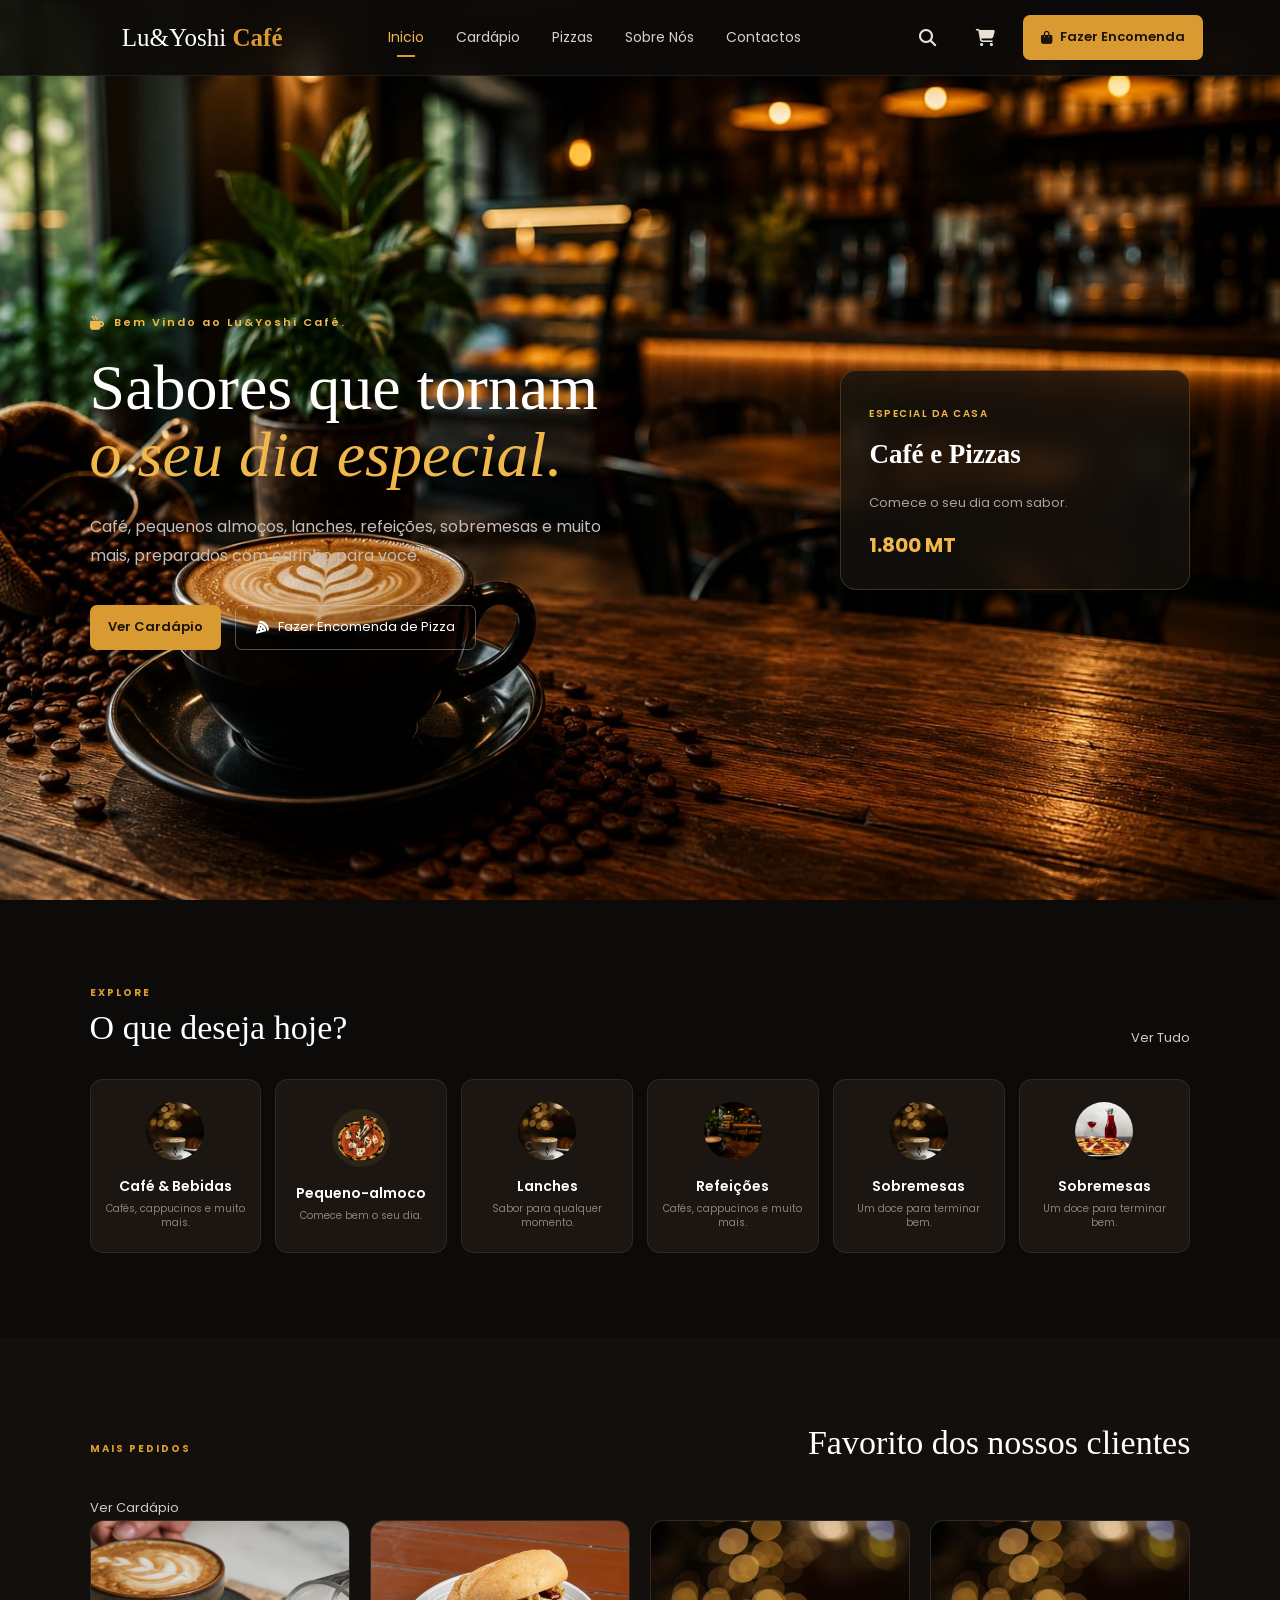
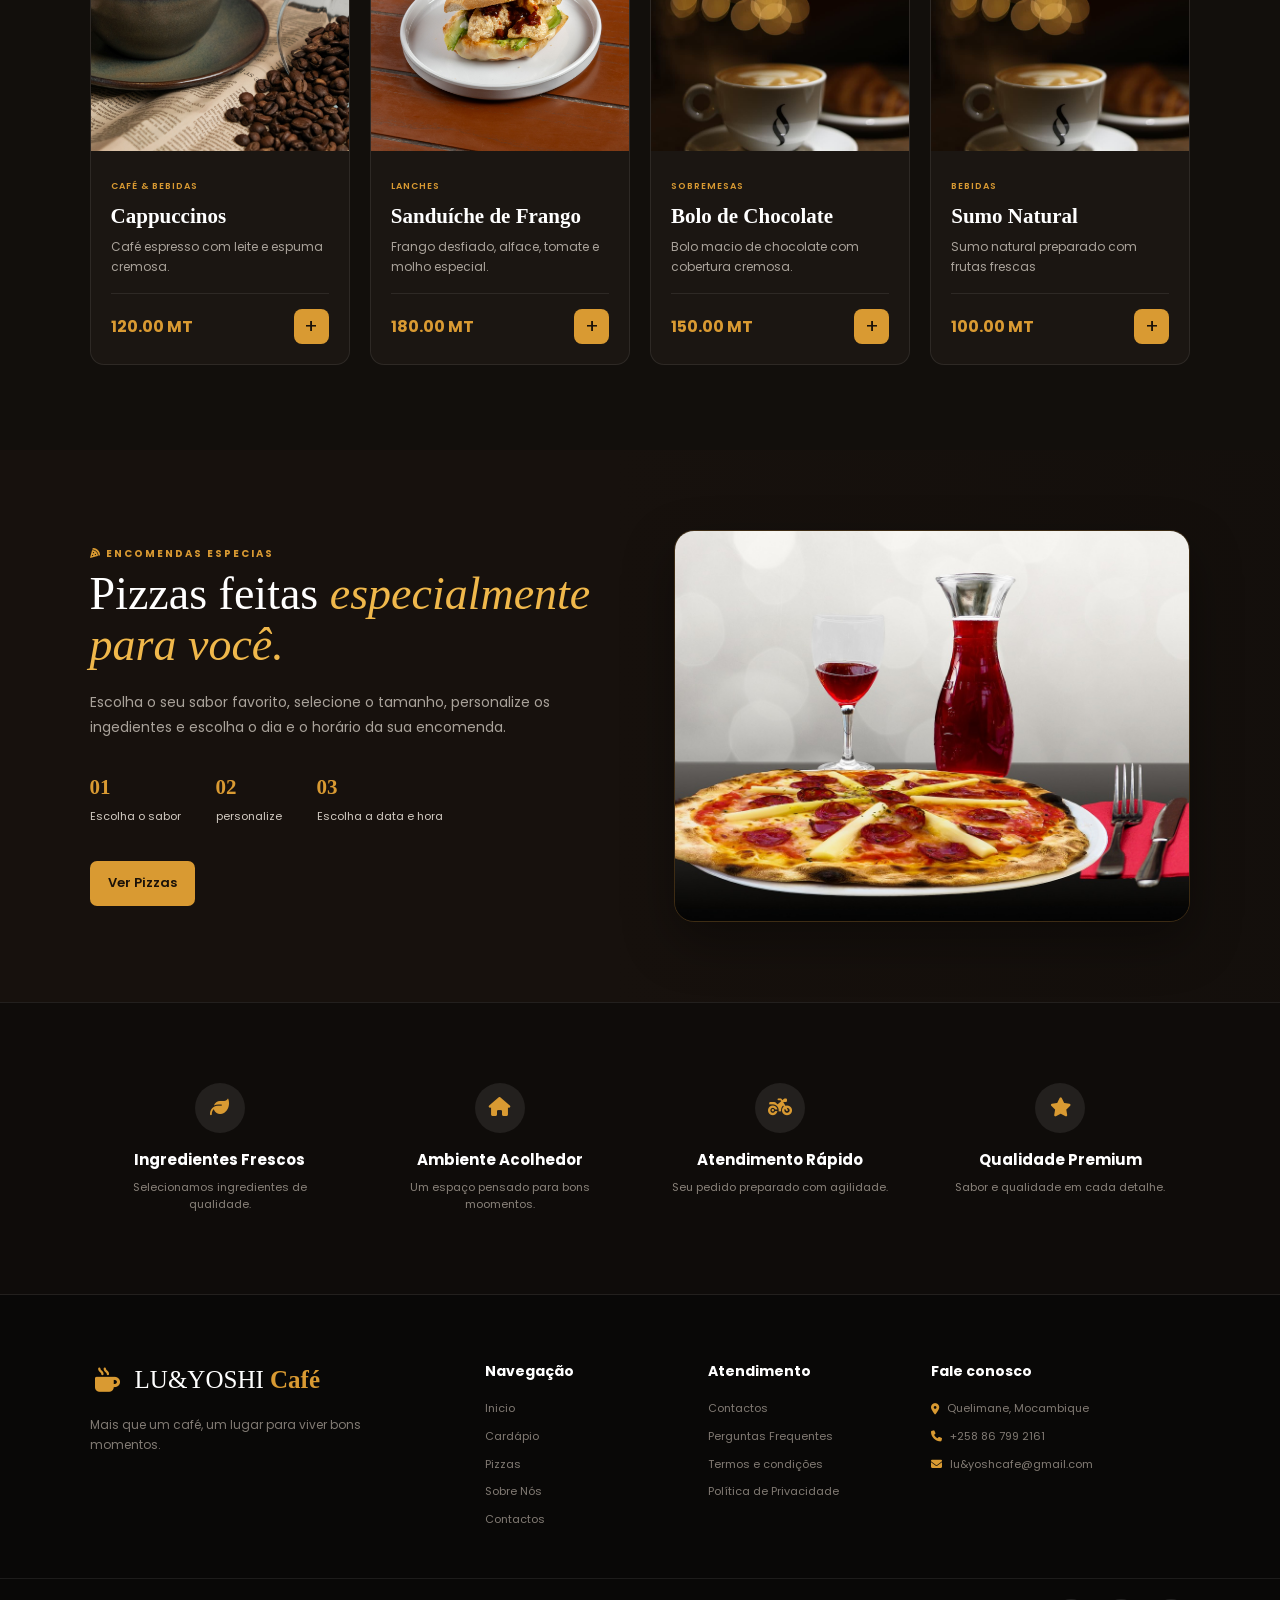
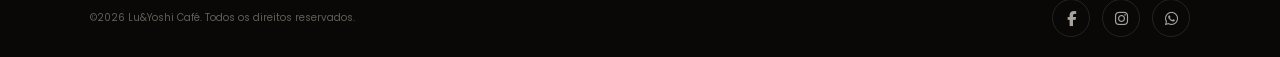
==== index.html @ dadb07b1 "Add files via upload 1 publicação" ====
<!DOCTYPE html>
<html lang="pt">

<head>
    <meta charset="UTF-8">
    <meta name="viewport" content="width=device-width, initial-scale=1.0">
    <title>Lu&Yoshi</title>

    <link rel="stylesheet" href="CSS/style.css">
    <link rel="stylesheet" href="https://cdnjs.cloudflare.com/ajax/libs/font-awesome/6.7.2/css/all.min.css">
    <link rel="preconnect" href="https://fonts.googleapis.com">

    <link rel="preconnect" href="https://fonts.gstatic.com" crossorigin>

    <link href="https://fonts.googleapis.com/css2?family=Poppins:wght@300;400;500;600;700&display=swap"
        rel="stylesheet">

</head>

<body>


    <!--Cabeçalho-->

    <header class="cabecalho" id="cabecalho">
        <!--Logo-->


        <a href="index.html" class="logo">

            <span class="logo-icone"></span>
            <span class="logo-texto">Lu&Yoshi <strong>Café</strong>
            </span>
        </a>

        <!--Menu-->

        <nav class="menu-principal" id="menuPrincipal">

            <a href="index.html" class="ativo">
                Inicio
            </a>
            <a href="cardapio.html">
                Cardápio
            </a>
            <a href="pizzas.html">
                Pizzas
            </a>
            <a href="sobreNos.html">
                Sobre Nós
            </a>
            <a href="contactos.html">
                Contactos
            </a>

        </nav>

        <!--Ações-->

        <div class="acoes" id="acoesHeader">

            <!--Pesquisa-->
            <button type="button" class="botao-icone" id="abrirPesquisa" aria-label="Pesquisar"> <i
                    class="fa-solid fa-magnifying-glass"></i></button>

            <!--Carrinho-->
            <button type="button" class="botao-icone" id="abrirCarrinho" aria-label="Abrir carrinho"> <i
                    class="fa-solid fa-cart-shopping"></i> <span class="contador-carrinho" id="contadorCarrinho">
                    0
                </span></button>

            <a href="cardapio.html" class="botao-encomenda">
                <i class="fa-solid fa-bag-shopping"></i>
                Fazer Encomenda
            </a>

        </div>

    </header>


    <!--Conteudo Principal-->

    <main id="conteudoPrincipal">

        <!--Hero-->

        <section class="hero" id="inicio">

            <div class="hero-conteudo">

                <span class="hero-etiqueta">
                    <i class="fa-solid fa-mug-hot"></i>Bem Vindo ao Lu&Yoshi Café.
                </span>

                <h1>
                    Sabores que tornam <span>o seu dia especial.</span>
                </h1>

                <p>
                    Café, pequenos almoços, lanches, refeições, sobremesas e muito mais, preparados com carinho para
                    você.
                </p>

                <div class="hero-botoes">

                    <a href="cardapio.html" class="botao-principal"> Ver Cardápio</a>

                    <a href="pizzas.html" class="botao-secundario"><i class="fa-solid fa-pizza-slice">

                        </i>Fazer
                        Encomenda de Pizza</a>
                </div>

            </div>

            <!--Informacoes do visual-->

            <div class="hero-destaque">

                <div class="hero-cartao">

                    <span class="hero-cartao-etiqueta">

                        ESPECIAL DA CASA

                    </span>

                    <h2>

                        Café e Pizzas

                    </h2>

                    <p>

                        Comece o seu dia com sabor.

                    </p>

                    <strong>

                        1.800 MT

                    </strong>

                </div>

            </div>

        </section>

        <!--Categorias-->


        <section class="categorias" id="categorias">

            <div class="titulo-secao">

                <div>

                    <span class="subtitulo">
                        EXPLORE
                    </span>

                    <h2>
                        O que deseja hoje?
                    </h2>

                </div>

                <a href="cardapio.html" class="link-ver-tudo">Ver Tudo</a>

            </div>

            <div class="lista-categorias">

                <!--café-->

                <a href="cardapio.html?categoria=cafe" class="categorias-card">

                    <div class="categoria-imagem">

                        <img src="IMG/Cavena-cafe.jpeg" alt="Cafe">

                    </div>

                    <h3>

                        Café & Bebidas

                    </h3>

                    <p>
                        Cafés, cappucinos e muito mais.
                    </p>

                </a>

                <!--Pequeno Almoco-->

                <a href="cardapio.html?categoria=pequeno-almoco" class="categorias-card">

                    <div class="categoria-imagem">

                        <img src="IMG/icone.png" alt="Pequeno Almoco">

                    </div>

                    <h3>

                        Pequeno-almoco

                    </h3>

                    <p>
                        Comece bem o seu dia.
                    </p>

                </a>

                <!--Lanches-->

                <a href="cardapio.html?categoria=lanches" class="categorias-card">

                    <div class="categoria-imagem">

                        <img src="IMG/Cavena-cafe.jpeg" alt="Lanches">

                    </div>

                    <h3>

                        Lanches

                    </h3>

                    <p>
                        Sabor para qualquer momento.
                    </p>

                </a>

                <!--Refeicoes-->

                <a href="cardapio.html?categoria=refeicoes" class="categorias-card">

                    <div class="categoria-imagem">

                        <img src="IMG/Fundo-do-site.jpeg" alt="Refeicoes">

                    </div>

                    <h3>

                        Refeições

                    </h3>

                    <p>
                        Cafés, cappucinos e muito mais.
                    </p>

                </a>

                <!--Sobremesas-->

                <a href="cardapio.html?categoria=sobremesas" class="categorias-card">

                    <div class="categoria-imagem">

                        <img src="IMG/Cavena-cafe.jpeg" alt="Cafe">

                    </div>

                    <h3>

                        Sobremesas

                    </h3>

                    <p>
                        Um doce para terminar bem.
                    </p>

                </a>

                <!--Pizzas-->

                <a href="cardapio.html?categoria=pizzas" class="categorias-card">

                    <div class="categoria-imagem">

                        <img src="IMG/pizza2.jpg" alt="Pizzas">

                    </div>

                    <h3>

                        Sobremesas

                    </h3>

                    <p>
                        Um doce para terminar bem.
                    </p>

                </a>

            </div>

        </section>

        <!--Destaques-->


        <section class="destaque" id="destaques">

            <div class="titulo-secao">

                <span class="subtitulo">

                    MAIS PEDIDOS

                </span>

                <h2>

                    Favorito dos nossos clientes

                </h2>

            </div>

            <a href="cardapio.html" class="link-ver-tudo">

                Ver Cardápio

            </a>

            <div class="lista-destaques">

                <!--Produto 1-->

                <article class="produto-card">

                    <div class="produto-imagem">

                        <img src="IMG/Cappucinos.jpg" alt="Cappuccino">
                    </div>

                    <div class="produto-conteudo">

                        <span class="produto-categorias">

                            Café & Bebidas

                        </span>

                        <h3>Cappuccinos</h3>

                        <p>
                            Café espresso com leite e espuma cremosa.

                        </p>

                        <div class="produto-final">

                            <strong>

                                120.00 MT

                            </strong>

                            <button type="button" class="botao-adicionar" id="adicionarCappuccino"
                                data-produto="cappuccino" aria-label="Adicionar produto"> + </button>

                        </div>

                    </div>

                </article>


                <!--Produto 2-->

                <article class="produto-card">

                    <div class="produto-imagem">

                        <img src="IMG/Sande-frango.jpg" alt="Frango">
                    </div>

                    <div class="produto-conteudo">

                        <span class="produto-categorias">

                            Lanches

                        </span>

                        <h3>Sanduíche de Frango</h3>

                        <p>
                            Frango desfiado, alface, tomate e molho especial.

                        </p>

                        <div class="produto-final">

                            <strong>

                                180.00 MT

                            </strong>

                            <button type="button" class="botao-adicionar" id="adicionarSanduichefrango"
                                data-produto="sanduicheFrango" aria-label="Adicionar produto"> + </button>

                        </div>

                    </div>

                </article>


                <!--Produto 3-->

                <article class="produto-card">

                    <div class="produto-imagem">

                        <img src="IMG/Cavena-cafe.jpeg" alt="Cappuccino">
                    </div>

                    <div class="produto-conteudo">

                        <span class="produto-categorias">

                            Sobremesas

                        </span>

                        <h3>Bolo de Chocolate</h3>

                        <p>
                            Bolo macio de chocolate com cobertura cremosa.

                        </p>

                        <div class="produto-final">

                            <strong>

                                150.00 MT

                            </strong>

                            <button type="button" class="botao-adicionar" id="adicionarBolochocolate"
                                data-produto="boloChocolate" aria-label="Adicionar produto"> + </button>

                        </div>

                    </div>

                </article>


                <!--Produto 4-->

                <article class="produto-card">

                    <div class="produto-imagem">

                        <img src="IMG/Cavena-cafe.jpeg" alt="Cappuccino">
                    </div>

                    <div class="produto-conteudo">

                        <span class="produto-categorias">

                            Bebidas

                        </span>

                        <h3>Sumo Natural</h3>

                        <p>
                            Sumo natural preparado com frutas frescas

                        </p>

                        <div class="produto-final">

                            <strong>

                                100.00 MT

                            </strong>

                            <button type="button" class="botao-adicionar" id="adicionarSumonatural"
                                data-produto="sumoNatural" aria-label="Adicionar produto"> + </button>

                        </div>

                    </div>

                </article>

            </div>

        </section>


        <!--Pizzas por encomenda-->

        <section class="secao-pizzas" id="pizzas">

            <div class="pizza-conteudo">

                <span class="subtitulo">

                    <i class="fa-solid fa-pizza-slice"></i> ENCOMENDAS ESPECIAS

                </span>

                <h2>

                    Pizzas feitas <span>especialmente para você.</span>

                </h2>

                <p>

                    Escolha o seu sabor favorito, selecione o tamanho, personalize os ingedientes e escolha o dia e o
                    horário da sua encomenda.
                </p>

                <div class="pizzas-informacoes">

                    <div>

                        <strong>01</strong>

                        <span>Escolha o sabor</span>

                    </div>

                    <div>

                        <strong>02</strong>

                        <span>personalize</span>

                    </div>

                    <div>

                        <strong>03</strong>

                        <span>Escolha a data e hora</span>

                    </div>

                </div>

                <a href="pizzas.html" class="botao-principal">
                    Ver Pizzas

                </a>

            </div>

            <div class="pizza-imagem">

                <img src="IMG/pizza2.jpg" alt="Pizza do Café Lu&Yosh">

            </div>

        </section>


        <!--Diferenciais-->


        <section class="diferenciais" id="diferenciais">

            <div class="diferencial">

                <span>
                    <i class="fa-solid fa-leaf"></i>

                </span>

                <h3>

                    Ingredientes Frescos

                </h3>

                <p>

                    Selecionamos ingredientes de qualidade.

                </p>

            </div>

            <div class="diferencial">

                <span>
                    <i class="fa-solid fa-house"></i>

                </span>

                <h3>

                    Ambiente Acolhedor

                </h3>

                <p>

                    Um espaço pensado para bons moomentos.

                </p>

            </div>

            <div class="diferencial">

                <span>
                    <i class="fa-solid fa-motorcycle"></i>

                </span>

                <h3>

                    Atendimento Rápido

                </h3>

                <p>

                    Seu pedido preparado com agilidade.

                </p>

            </div>


            <div class="diferencial">

                <span>

                    <i class="fa-solid fa-star"></i>

                </span>

                <h3>

                    Qualidade Premium

                </h3>

                <p>

                    Sabor e qualidade em cada detalhe.

                </p>

            </div>

        </section>

    </main>


    <!--Rodapé-->


    <footer class="rodape" id="rodape">

        <div class="rodape-principal">

            <!--LOgo-->

            <div class="rodape-marca">

                <a href="index.html" class="logo">

                    <span class="logo-icone"><i class="fa-solid fa-mug-hot"></i></span>

                    <span class="logo-texto">LU&YOSHI <strong>Café</strong></span>
                </a>

                <p>
                    Mais que um café, um lugar para viver bons momentos.
                </p>

            </div>

            <div class="rodape-coluna">

                <h3>Navegação</h3>

                <a href="index.html">
                    Inicio
                </a>

                <a href="cardapio.html">
                    Cardápio
                </a>

                <a href="pizzas.html">
                    Pizzas
                </a>

                <a href="sobreNos.html">
                    Sobre Nós
                </a>

                <a href="contactos.html">
                    Contactos
                </a>

            </div>

            <div class="rodape-coluna">

                <h3>Atendimento</h3>

                <a href="index.html">

                    Contactos

                </a>

                <a href="cardapio.html">

                    Perguntas Frequentes

                </a>

                <a href="pizzas.html">

                    Termos e condições

                </a>



                <a href="contactos.html">

                    Política de Privacidade

                </a>

            </div>

            <!--Contactos-->

            <div class="rodape-coluna">

                <h3>Fale conosco</h3>

                <p><i class="fa-solid fa-location-dot"></i> Quelimane, Mocambique</p>

                <p><i class="fa-solid fa-phone"></i> +258 86 799 2161 </p>

                <p><i class="fa-solid fa-envelope"></i>lu&yoshcafe@gmail.com</p>

            </div>

        </div>

        <!--Rodapé Inferior-->

        <div class="rodape-final">

            <p>

                ©2026 Lu&Yoshi Café. Todos os direitos reservados.

            </p>

            <div class="redes-sociais">

                <a href="#" aria-label="Facebook">

                    <i class="fa-brands fa-facebook-f"></i>

                </a>

                <a href="#" aria-label="Instagram">

                    <i class="fa-brands fa-instagram"></i>

                </a>

                <a href="#" aria-label="WhatsApp">

                    <i class="fa-brands fa-whatsapp"></i>

                </a>

            </div>

        </div>

    </footer>

    <script src="JS/app.js"></script>
</body>

</html>
---- CSS/style.css ----
/* =========================================================
   LU&YOSHI CAFÉ
   STYLE.CSS
   ========================================================= */


/* =========================================================
   RESET
   ========================================================= */

* {
    margin: 0;
    padding: 0;
    box-sizing: border-box;
}

html {
    scroll-behavior: smooth;
}

body {
    font-family: "Poppins", Arial, sans-serif;
    background: #0d0b09;
    color: #ffffff;
    line-height: 1.6;
}

a {
    text-decoration: none;
    color: inherit;
}

button {
    font-family: inherit;
}

img {
    display: block;
    width: 100%;
}


/* =========================================================
   VARIÁVEIS
   ========================================================= */

:root {
    --fundo: #0d0b09;
    --fundo-secundario: #15110e;
    --fundo-card: #1b1612;

    --dourado: #d99a32;
    --dourado-claro: #f0b84b;

    --marrom: #6f431d;

    --creme: #f5ead8;
    --branco: #ffffff;

    --cinza: #a9a29a;
    --cinza-claro: #d2cbc2;

    --borda: rgba(225, 225, 225, 0.09);

    --sombra: 0 20px 50px rgba(0, 0, 0, 0.35);

    --transicao: 0.3s ease;
}


/* =========================================================
   CABEÇALHO
   ========================================================= */

.cabecalho {
    width: 100%;
    height: 76px;

    padding: 0 6%;

    display: flex;
    align-items: center;
    justify-content: space-between;

    position: fixed;
    top: 0;
    left: 0;

    z-index: 1000;

    background-color: rgba(13, 11, 9, 0.88);

    backdrop-filter: blur(15px);

    border-bottom: 1px solid var(--borda);
}


/* LOGO */

.logo {
    display: flex;
    align-items: center;

    gap: 10px;

    font-family: Georgia, serif;
    font-size: 25px;
    font-weight: 500;

    white-space: nowrap;
}

.logo-icone {
    width: 35px;
    height: 35px;

    display: flex;
    align-items: center;
    justify-content: center;
}

.logo-icone i {
    color: var(--dourado);
    font-size: 25px;
}

.logo-texto strong {
    color: var(--dourado);
    font-weight: 600;
}


/* MENU */

.menu-principal {
    display: flex;
    align-items: center;

    gap: 32px;
}

.menu-principal a {
    position: relative;

    color: #d8d1c8;

    font-size: 14px;

    transition: var(--transicao);
}

.menu-principal a:hover,
.menu-principal a.ativo {
    color: var(--dourado-claro);
}

.menu-principal a::after {
    content: "";

    position: absolute;

    width: 0;
    height: 2px;

    left: 50%;
    bottom: -8px;

    background-color: var(--dourado);

    transform: translateX(-50%);

    transition: var(--transicao);
}

.menu-principal a:hover::after,
.menu-principal a.ativo::after {
    width: 18px;
}


/* =========================================================
   AÇÕES DO CABEÇALHO
   ========================================================= */

.acoes {
    display: flex;
    align-items: center;

    gap: 18px;
}

.botao-icone,
.botao-carrinho {
    width: 40px;
    height: 40px;

    display: flex;
    align-items: center;
    justify-content: center;

    position: relative;

    border: none;
    background-color: transparent;

    color: #e8dfd5;

    cursor: pointer;

    transition: var(--transicao);
}

.botao-icone:hover,
.botao-carrinho:hover {
    color: var(--dourado-claro);

    transform: translateY(-2px);
}

.botao-icone i,
.botao-carrinho i {
    font-size: 17px;
}


/* CONTADOR */

.contador-carrinho {
    position: absolute;

    top: 0;
    right: 0;

    min-width: 17px;
    height: 17px;

    display: flex;
    align-items: center;
    justify-content: center;

    background: var(--dourado);

    color: #18110c;

    border-radius: 50%;

    font-size: 9px;
    font-weight: 700;
}


/* BOTÕES */

.botao-encomenda,
.botao-principal {
    display: inline-flex;
    align-items: center;
    justify-content: center;

    gap: 8px;

    padding: 12px 18px;

    background: var(--dourado);

    color: #1b1209;

    border-radius: 7px;

    font-size: 13px;
    font-weight: 600;

    transition: var(--transicao);
}

.botao-encomenda:hover,
.botao-principal:hover {
    background: var(--dourado-claro);

    transform: translateY(-2px);

    box-shadow: 0 8px 25px rgba(217, 154, 50, 0.2);
}


/* =========================================================
   HERO
   ========================================================= */

.hero {
    min-height: 100vh;

    padding: 150px 7% 90px;

    display: flex;
    align-items: center;
    justify-content: space-between;

    gap: 60px;

    position: relative;

    overflow: hidden;
    background-image: url("../IMG/Fundo-do-site.jpeg");

    background-size: cover;

    background-position: center;
}


/* EFEITO DE LUZ */

.hero::before {
    content: "";

    width: 450px;
    height: 450px;

    position: absolute;

    top: -200px;
    left: -180px;

    background: rgba(227, 154, 50, 0.07);

    border-radius: 50%;

    filter: blur(30px);

    pointer-events: none;
}


/* CONTEÚDO */

.hero-conteudo {
    width: 100%;
    max-width: 620px;

    position: relative;

    z-index: 2;
}


/* ETIQUETA */

.hero-etiqueta {
    display: inline-flex;
    align-items: center;

    gap: 8px;

    margin-bottom: 22px;

    color: var(--dourado-claro);

    font-size: 11px;
    font-weight: 600;

    letter-spacing: 2px;
}

.hero-etiqueta i {
    font-size: 14px;
}


/* TÍTULO */

.hero h1 {
    margin-bottom: 25px;

    font-family: Georgia, serif;

    font-size: clamp(45px, 5vw, 72px);

    line-height: 1.05;

    font-weight: 500;
}

.hero h1 span {
    display: block;

    color: var(--dourado-claro);

    font-style: italic;
}


/* TEXTO */

.hero p {
    max-width: 530px;

    margin-bottom: 34px;

    color: #c5beb6;

    font-size: 16px;

    line-height: 1.8;
}


/* BOTÕES */

.hero-botoes {
    display: flex;
    align-items: center;

    gap: 14px;
}

.botao-secundario {
    display: inline-flex;
    align-items: center;
    justify-content: center;

    gap: 9px;

    padding: 11px 20px;

    border: 1px solid rgba(225, 225, 225, 0.35);

    border-radius: 7px;

    color: #fff;

    font-size: 13px;

    transition: var(--transicao);
}

.botao-secundario:hover {
    background: rgba(225, 225, 225, 0.08);

    border-color: var(--dourado);

    color: var(--dourado-claro);

    transform: translateY(-2px);
}


/* =========================================================
   CARTÃO DO HERO
   ========================================================= */

.hero-destaque {
    width: 350px;

    position: relative;

    z-index: 2;
}

.hero-cartao {
    padding: 28px;

    background: rgba(23, 18, 14, 0.72);

    border: 1px solid rgba(217, 154, 50, 0.25);

    border-radius: 16px;

    backdrop-filter: blur(12px);

    box-shadow: var(--sombra);
}

.hero-cartao-etiqueta {
    color: var(--dourado-claro);

    font-size: 10px;
    font-weight: 600;

    letter-spacing: 1.5px;
}

.hero-cartao h2 {
    margin: 8px 0 15px;

    font-family: Georgia, serif;

    font-size: 27px;
}

.hero-cartao p {
    margin: 8px 0 15px;

    color: var(--cinza);

    font-size: 13px;
}

.hero-cartao strong {
    color: var(--dourado-claro);

    font-size: 20px;
}


/* =========================================================
   TÍTULOS DAS SEÇÕES
   ========================================================= */

.titulo-secao {
    display: flex;
    align-items: flex-end;
    justify-content: space-between;

    gap: 30px;

    margin-bottom: 30px;
}

.subtitulo {
    display: block;

    margin-bottom: 7px;

    color: var(--dourado);

    font-size: 10px;
    font-weight: 700;

    letter-spacing: 2px;
}

.titulo-secao h2 {
    font-family: Georgia, serif;

    font-size: 34px;

    font-weight: 500;

    line-height: 1.2;
}

.link-ver-tudo {
    color: var(--cinza-claro);

    font-size: 13px;

    transition: var(--transicao);
}

.link-ver-tudo:hover {
    color: var(--dourado-claro);
}


/* =========================================================
   CATEGORIAS
   ========================================================= */

.categorias {
    padding: 85px 7%;

    background: var(--fundo);
}

.lista-categorias {
    display: grid;

    grid-template-columns: repeat(6, 1fr);

    gap: 14px;
}

.categorias-card {
    min-height: 170px;

    padding: 22px 15px;

    display: flex;
    flex-direction: column;

    align-items: center;
    justify-content: center;

    text-align: center;

    background: var(--fundo-card);

    border: 1px solid var(--borda);

    border-radius: 13px;

    transition: var(--transicao);
}

.categorias-card:hover {
    transform: translateY(-6px);

    border-color: rgba(217, 154, 50, 0.25);

    background: #211a14;

    box-shadow: 0 12px 30px rgba(217, 154, 50, 0.15);
}


/* IMAGEM DA CATEGORIA */

.categoria-imagem {
    width: 58px;
    height: 58px;

    margin-bottom: 15px;

    display: flex;
    align-items: center;
    justify-content: center;

    overflow: hidden;

    border-radius: 50%;

    background: rgba(217, 154, 50, 0.1);

    color: var(--dourado);

    transition: var(--transicao);
}

.categoria-imagem img {
    width: 100%;
    height: 100%;

    object-fit: cover;
}

.categorias-card:hover .categoria-imagem {
    background: var(--dourado);

    color: #1b1209;

    transform: scale(1.08);
}

.categoria-imagem i {
    font-size: 22px;
}

.categorias-card h3 {
    margin-bottom: 5px;

    font-size: 14px;
    font-weight: 600;
}

.categorias-card p {
    color: #89827a;

    font-size: 10px;

    line-height: 1.4;
}


/* =========================================================
   DESTAQUES
   ========================================================= */

.destaque {
    padding: 85px 7%;

    background: #120f0c;
}

.lista-destaques {
    display: grid;

    grid-template-columns: repeat(4, 1fr);

    gap: 20px;
}

.produto-card {
    overflow: hidden;

    background: var(--fundo-card);

    border: 1px solid var(--borda);

    border-radius: 14px;

    transition: var(--transicao);
}

.produto-card:hover {
    transform: translateY(-6px);

    border-color: rgba(217, 154, 50, 0.4);

    box-shadow: var(--sombra);
}


/* IMAGEM */

.produto-imagem {
    width: 100%;
    height: 230px;

    overflow: hidden;
}

.produto-imagem img {
    width: 100%;
    height: 100%;

    object-fit: cover;

    transition: 0.5s ease;
}

.produto-card:hover .produto-imagem img {
    transform: scale(1.06);
}


/* CONTEÚDO */

.produto-conteudo {
    padding: 20px;
}

.produto-categorias {
    color: var(--dourado);

    font-size: 9px;
    font-weight: 600;

    text-transform: uppercase;

    letter-spacing: 1px;
}

.produto-conteudo h3 {
    margin: 7px 0;

    font-family: Georgia, serif;

    font-size: 21px;

    line-height: 1.3;
}

.produto-conteudo p {
    color: var(--cinza);

    font-size: 12px;

    line-height: 1.6;
}


/* FINAL DO PRODUTO */

.produto-final {
    margin-top: 17px;

    padding-top: 15px;

    display: flex;
    align-items: center;
    justify-content: space-between;

    border-top: 1px solid var(--borda);
}

.produto-final strong {
    color: var(--dourado);

    font-size: 16px;
}


/* BOTÃO ADICIONAR */

.botao-adicionar {
    width: 35px;
    height: 35px;

    display: flex;
    align-items: center;
    justify-content: center;

    border: none;

    border-radius: 8px;

    background: var(--dourado);

    color: #1b1209;

    font-size: 20px;

    cursor: pointer;

    transition: var(--transicao);
}

.botao-adicionar:hover {
    background: var(--dourado-claro);

    transform: scale(1.08);
}


/* =========================================================
   PIZZAS
   ========================================================= */

.secao-pizzas {
    min-height: 500px;

    padding: 80px 7%;

    display: flex;
    align-items: center;

    gap: 70px;

    background:
        linear-gradient(90deg,
            #17110d 0%,
            #17110d 48%,
            rgba(23, 17, 13, 0.65) 100%);
}

.pizza-conteudo {
    flex: 1;

    max-width: 600px;
}

.pizza-conteudo h2 {
    margin-bottom: 20px;

    font-family: Georgia, serif;

    font-size: 46px;

    line-height: 1.1;

    font-weight: 500;
}

.pizza-conteudo h2 span {
    color: var(--dourado-claro);

    font-style: italic;
}

.pizza-conteudo>p {
    max-width: 550px;

    margin-bottom: 30px;

    color: var(--cinza);

    font-size: 14px;

    line-height: 1.8;
}


/* INFORMAÇÕES */

.pizzas-informacoes {
    display: flex;

    gap: 35px;

    margin-bottom: 35px;
}

.pizzas-informacoes div {
    display: flex;
    flex-direction: column;

    gap: 4px;
}

.pizzas-informacoes strong {
    color: var(--dourado);

    font-family: Georgia, serif;

    font-size: 21px;
}

.pizzas-informacoes span {
    color: var(--cinza-claro);

    font-size: 11px;
}


/* IMAGEM */

.pizza-imagem {
    flex: 1;

    max-width: 550px;

    overflow: hidden;

    border-radius: 20px;

    border: 1px solid rgba(217, 154, 50, 0.2);

    box-shadow: var(--sombra);
}

.pizza-imagem img {
    height: 390px;

    object-fit: cover;

    transition: 0.5s ease;
}

.pizza-imagem img:hover {
    transform: scale(1.04);
}


/* =========================================================
   DIFERENCIAIS
   ========================================================= */

.diferenciais {
    padding: 60px 7%;

    display: grid;

    grid-template-columns: repeat(4, 1fr);

    gap: 20px;

    background: #0f0c0a;

    border-top: 1px solid var(--borda);

    border-bottom: 1px solid var(--borda);
}

.diferencial {
    padding: 20px;

    text-align: center;
}

.diferencial>span {
    width: 50px;
    height: 50px;

    margin: 0 auto 15px;

    display: flex;
    align-items: center;
    justify-content: center;

    border-radius: 50%;

    background: rgba(225, 225, 225, 0.09);

    color: var(--dourado);
}

.diferencial>span i {
    font-size: 19px;
}

.diferencial h3 {
    margin-bottom: 7px;

    font-size: 15px;
}

.diferencial p {
    color: #89827a;

    font-size: 11px;
}


/* =========================================================
   RODAPÉ
   ========================================================= */

.rodape {
    background: #090807;
}

.rodape-principal {
    padding: 65px 7% 50px;

    display: grid;

    grid-template-columns: 2fr 1fr 1fr 1.5fr;

    gap: 50px;

    border-bottom: 1px solid var(--borda);
}

.rodape-marca .logo {
    margin-bottom: 15px;
}

.rodape-marca>p {
    max-width: 280px;

    color: #817a73;

    font-size: 12px;

    line-height: 1.7;
}

.rodape-coluna {
    display: flex;
    flex-direction: column;

    gap: 10px;
}

.rodape-coluna h3 {
    margin-bottom: 8px;

    color: #fff;

    font-size: 14px;
}

.rodape-coluna a,
.rodape-coluna p {
    color: #817a73;

    font-size: 11px;

    transition: var(--transicao);
}

.rodape-coluna a:hover {
    color: var(--dourado);
}

.rodape-coluna p {
    display: flex;
    align-items: center;

    gap: 8px;
}

.rodape-coluna p i {
    color: var(--dourado);
}


/* RODAPÉ INFERIOR */

.rodape-final {
    padding: 20px 7%;

    display: flex;
    align-items: center;
    justify-content: space-between;

    gap: 20px;
}

.rodape-final p {
    color: #625d57;

    font-size: 10px;
}


/* REDES SOCIAIS */

.redes-sociais {
    display: flex;
    align-items: center;

    gap: 12px;
}

.redes-sociais a {
    width: 38px;
    height: 38px;

    display: flex;
    align-items: center;
    justify-content: center;

    border: 1px solid rgba(225, 225, 225, 0.12);

    border-radius: 50%;

    color: #a9a29a;

    font-size: 15px;

    transition: 0.3s ease;
}

.redes-sociais a:hover {
    color: white;

    background: #d99a32;

    border-color: #d99a32;

    transform: translateY(-3px);
}


/* =========================================================
   RESPONSIVIDADE
   ========================================================= */

@media (max-width: 1100px) {

    .cabecalho {
        padding: 0 4%;
    }

    .menu-principal {
        gap: 20px;
    }

    .acoes {
        gap: 10px;
    }

    .hero {
        padding-left: 5%;
        padding-right: 5%;

        gap: 35px;
    }

    .hero-conteudo {
        max-width: 560px;
    }

    .hero-destaque {
        width: 310px;
    }

    .lista-categorias {
        grid-template-columns: repeat(3, 1fr);
    }

    .lista-destaques {
        grid-template-columns: repeat(2, 1fr);
    }

    .secao-pizzas {
        padding-left: 5%;
        padding-right: 5%;
    }

    .diferenciais {
        grid-template-columns: repeat(2, 1fr);
    }

    .rodape-principal {
        grid-template-columns: 1.5fr 1fr 1fr;
    }
}


/* TABLET */

@media (max-width: 820px) {

    .cabecalho {
        height: auto;

        min-height: 70px;

        padding: 14px 5%;

        flex-wrap: wrap;

        gap: 12px;
    }

    .menu-principal {
        order: 3;

        width: 100%;

        justify-content: center;

        flex-wrap: wrap;

        gap: 14px 22px;

        padding-top: 6px;
    }

    .acoes {
        margin-left: auto;
    }

    .botao-encomenda {
        display: none;
    }

    .hero {
        min-height: auto;

        padding-top: 170px;
        padding-bottom: 80px;

        flex-direction: column;

        align-items: stretch;
    }

    .hero-conteudo {
        width: 100%;

        max-width: 700px;
    }

    .hero-destaque {
        width: 100%;

        max-width: 420px;

        margin: 0 auto;
    }

    .secao-pizzas {
        flex-direction: column;

        align-items: stretch;

        gap: 40px;
    }

    .pizza-conteudo {
        max-width: none;
    }

    .pizza-imagem {
        max-width: none;

        width: 100%;
    }

    .rodape-principal {
        grid-template-columns: repeat(2, 1fr);

        gap: 35px;
    }
}


/* CELULAR */

@media (max-width: 600px) {

    .cabecalho {
        padding: 12px 4%;
    }

    .logo {
        font-size: 21px;
    }

    .logo-icone i {
        font-size: 21px;
    }

    .menu-principal {
        gap: 10px 16px;
    }

    .menu-principal a {
        font-size: 12px;
    }

    .acoes {
        gap: 5px;
    }

    .botao-icone,
    .botao-carrinho {
        width: 34px;
        height: 34px;
    }

    .hero {
        padding: 165px 6% 65px;
    }

    .hero-etiqueta {
        font-size: 9px;
    }

    .hero h1 {
        margin-bottom: 20px;

        font-size: clamp(37px, 12vw, 52px);
    }

    .hero p {
        font-size: 14px;

        line-height: 1.7;
    }

    .hero-botoes {
        flex-direction: column;

        align-items: stretch;
    }

    .botao-principal,
    .botao-secundario {
        width: 100%;
    }

    .titulo-secao {
        align-items: flex-start;

        flex-direction: column;

        gap: 12px;
    }

    .titulo-secao h2 {
        font-size: 28px;
    }

    .categorias,
    .destaque {
        padding: 65px 6%;
    }

    .lista-categorias {
        grid-template-columns: repeat(2, 1fr);

        gap: 12px;
    }

    .categorias-card {
        min-height: 155px;

        padding: 18px 10px;
    }

    .categoria-imagem {
        width: 52px;
        height: 52px;
    }

    .lista-destaques {
        grid-template-columns: 1fr;
    }

    .produto-imagem {
        height: 250px;
    }

    .produto-conteudo {
        padding: 18px;
    }

    .secao-pizzas {
        padding: 65px 6%;
    }

    .pizza-conteudo h2 {
        font-size: 36px;
    }

    .pizzas-informacoes {
        gap: 22px;

        flex-wrap: wrap;
    }

    .pizza-imagem img {
        height: 280px;
    }

    .diferenciais {
        padding: 45px 6%;

        grid-template-columns: 1fr;
    }

    .rodape-principal {
        padding: 50px 6% 40px;

        grid-template-columns: 1fr;

        gap: 30px;
    }

    .rodape-final {
        padding: 18px 6%;

        flex-direction: column;

        text-align: center;
    }
}


/* CELULARES PEQUENOS */

@media (max-width: 380px) {

    .menu-principal {
        gap: 8px 12px;
    }

    .menu-principal a {
        font-size: 11px;
    }

    .lista-categorias {
        grid-template-columns: 1fr;
    }

    .hero h1 {
        font-size: 36px;
    }
}
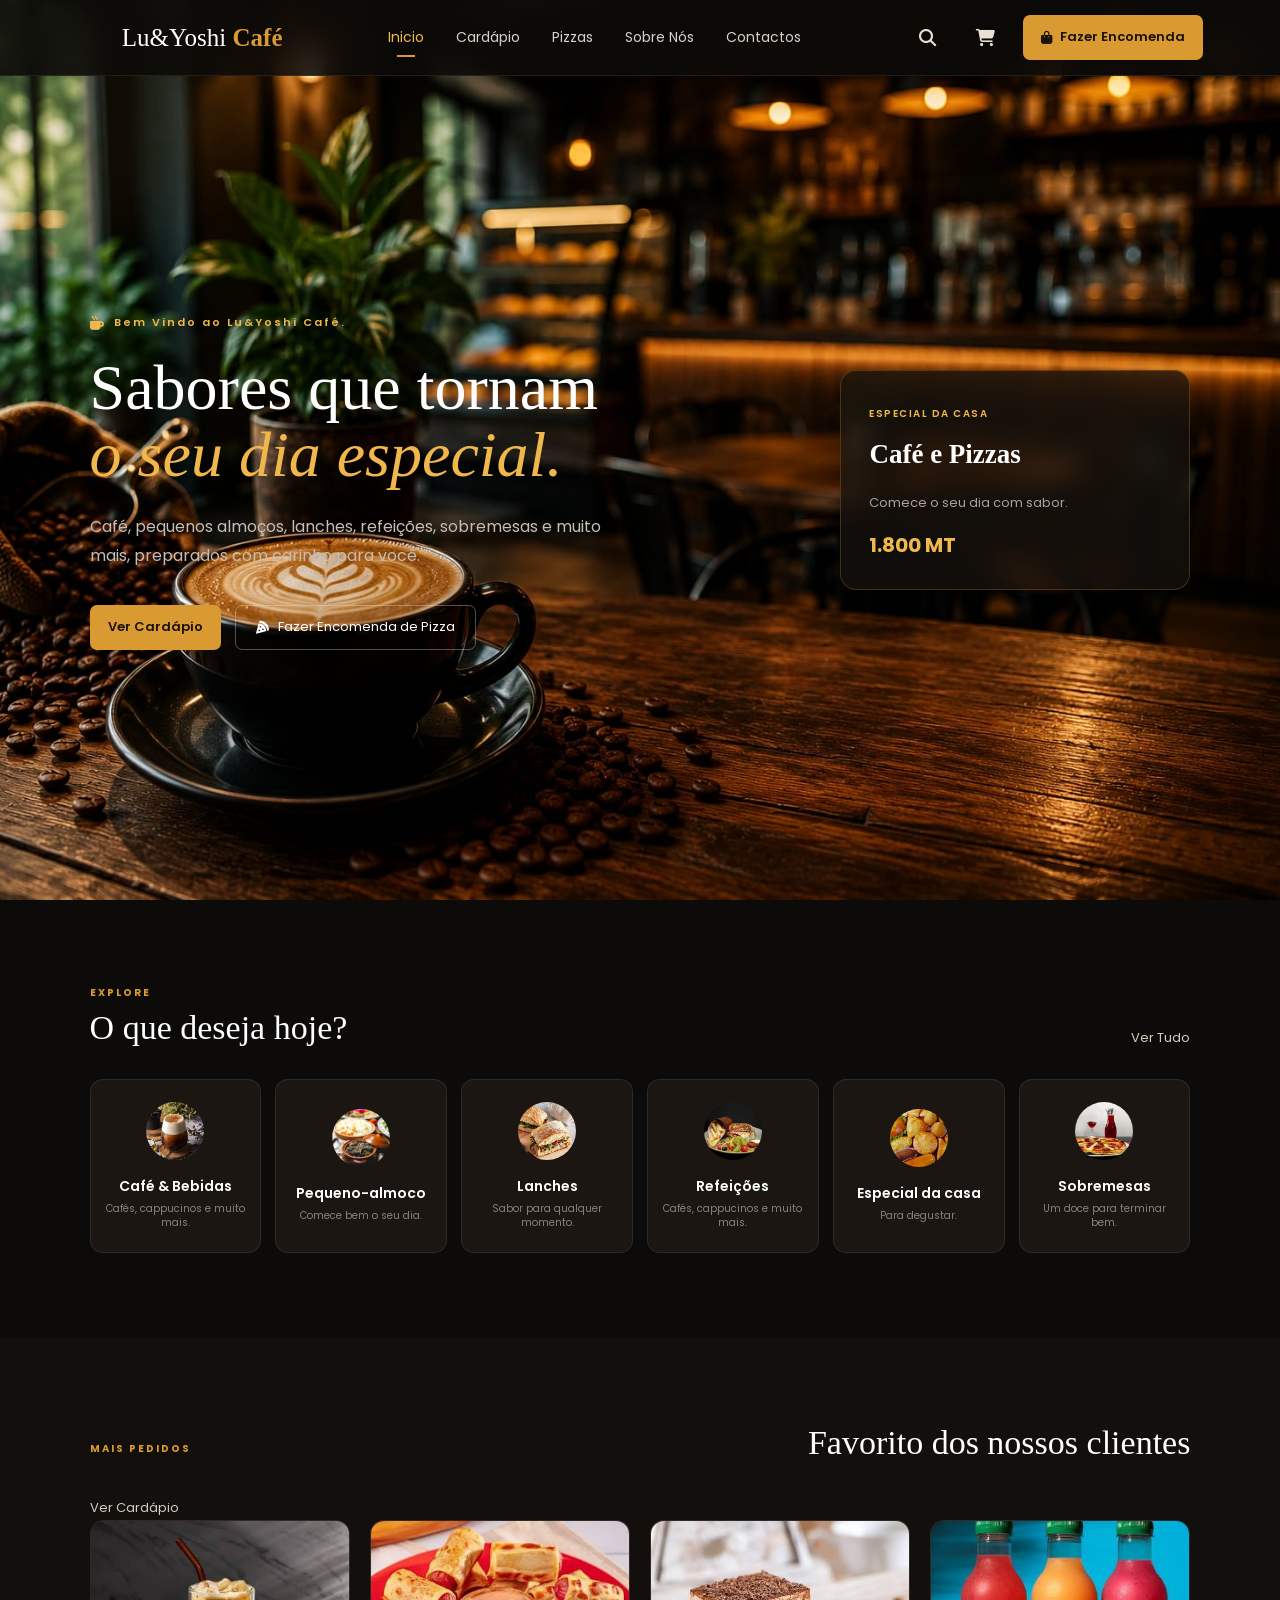
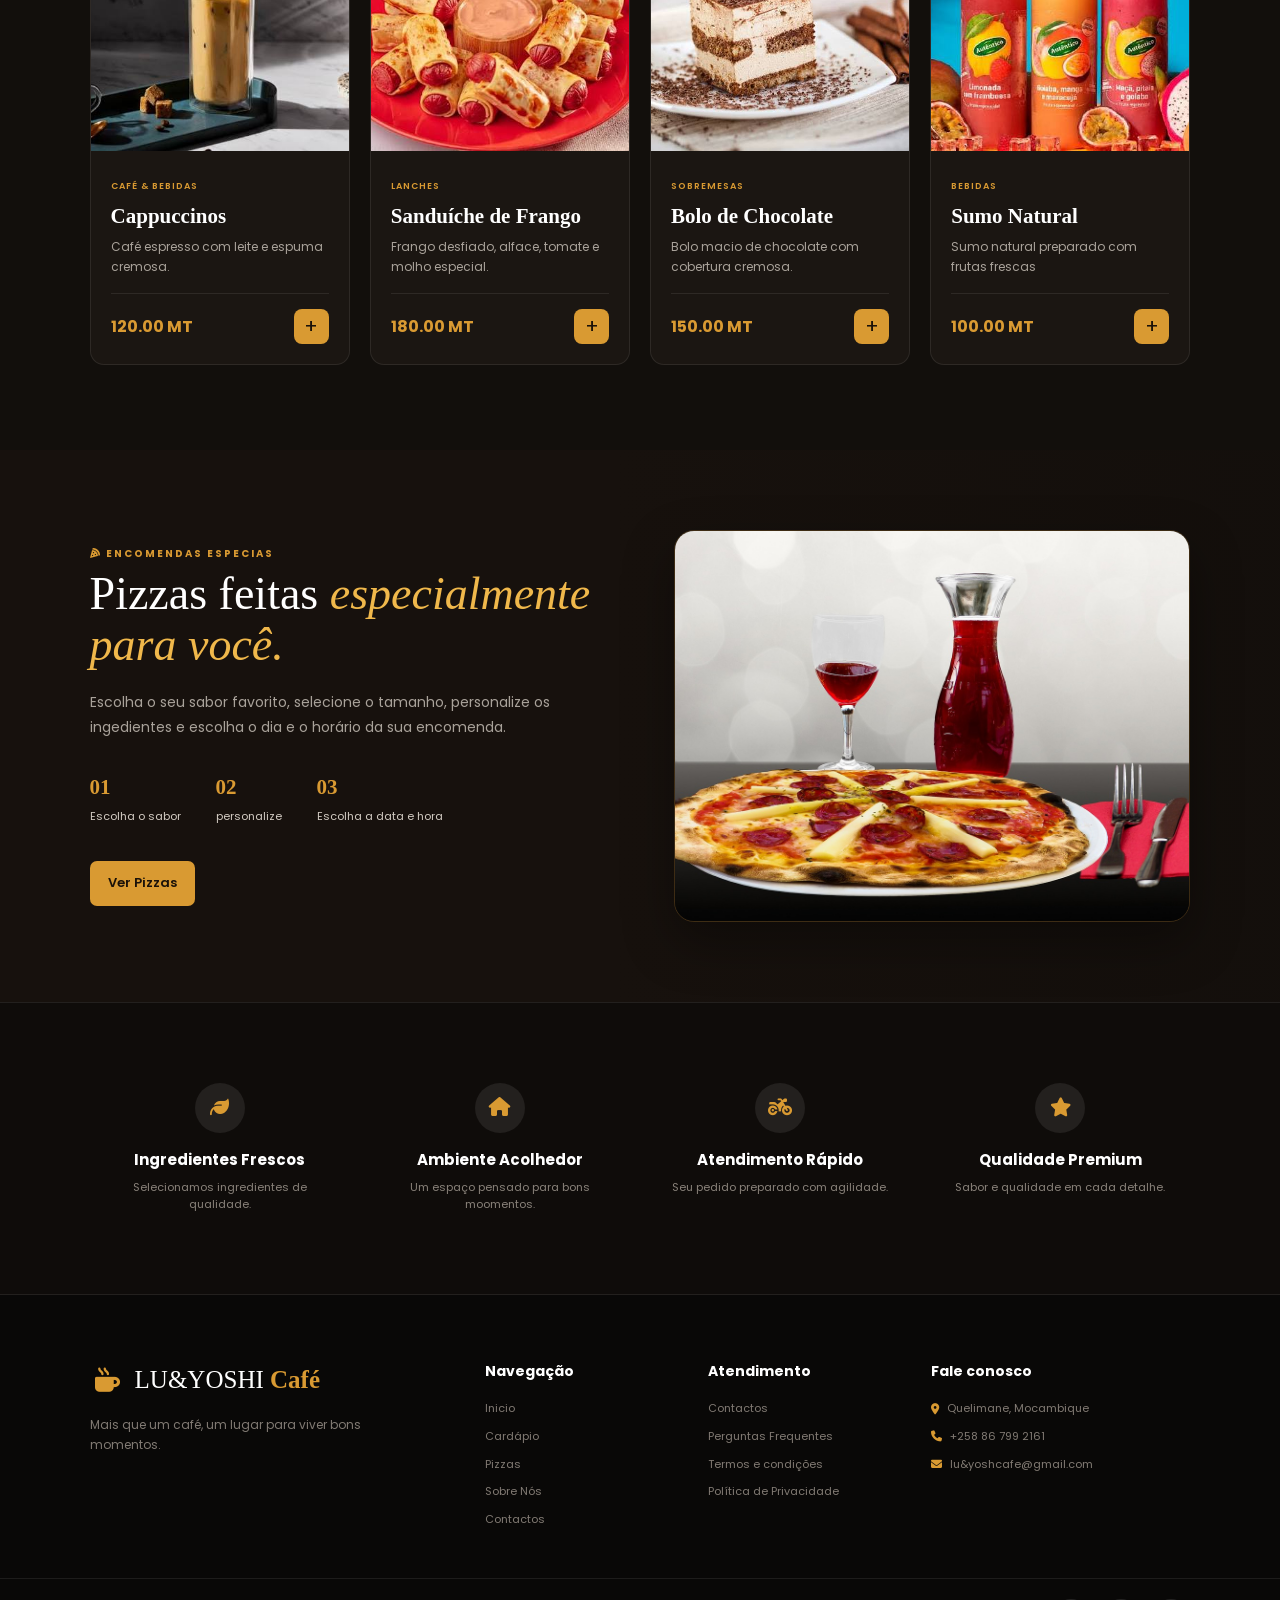
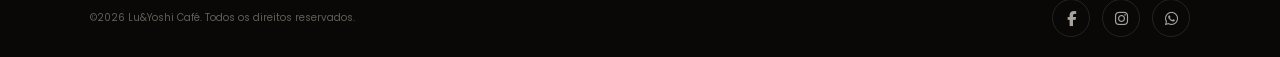
==== commit ad8e4bd8: "Add files via upload" ====
--- a/index.html
+++ b/index.html
@@ -181,7 +181,7 @@
 
                     <div class="categoria-imagem">
 
-                        <img src="IMG/Cavena-cafe.jpeg" alt="Cafe">
+                        <img src="IMG/beer-expumante.jpg" alt="Cafe">
 
                     </div>
 
@@ -203,7 +203,7 @@
 
                     <div class="categoria-imagem">
 
-                        <img src="IMG/icone.png" alt="Pequeno Almoco">
+                        <img src="IMG/Nhangana.jpg" alt="Pequeno Almoco">
 
                     </div>
 
@@ -225,7 +225,7 @@
 
                     <div class="categoria-imagem">
 
-                        <img src="IMG/Cavena-cafe.jpeg" alt="Lanches">
+                        <img src="IMG/pao-lanhe.jpg" alt="Lanches">
 
                     </div>
 
@@ -247,7 +247,7 @@
 
                     <div class="categoria-imagem">
 
-                        <img src="IMG/Fundo-do-site.jpeg" alt="Refeicoes">
+                        <img src="IMG/lanche-lindo.jpg" alt="Refeicoes">
 
                     </div>
 
@@ -269,7 +269,29 @@
 
                     <div class="categoria-imagem">
 
-                        <img src="IMG/Cavena-cafe.jpeg" alt="Cafe">
+                        <img src="IMG/Mistura-lanches.jpg" alt="Cafe">
+
+                    </div>
+
+                    <h3>
+
+                        Especial da casa
+
+                    </h3>
+
+                    <p>
+                        Para degustar.
+                    </p>
+
+                </a>
+
+                <!--Pizzas-->
+
+                <a href="cardapio.html?categoria=pizzas" class="categorias-card">
+
+                    <div class="categoria-imagem">
+
+                        <img src="IMG/pizza2.jpg" alt="Pizzas">
 
                     </div>
 
@@ -285,28 +307,6 @@
 
                 </a>
 
-                <!--Pizzas-->
-
-                <a href="cardapio.html?categoria=pizzas" class="categorias-card">
-
-                    <div class="categoria-imagem">
-
-                        <img src="IMG/pizza2.jpg" alt="Pizzas">
-
-                    </div>
-
-                    <h3>
-
-                        Sobremesas
-
-                    </h3>
-
-                    <p>
-                        Um doce para terminar bem.
-                    </p>
-
-                </a>
-
             </div>
 
         </section>
@@ -346,7 +346,7 @@
 
                     <div class="produto-imagem">
 
-                        <img src="IMG/Cappucinos.jpg" alt="Cappuccino">
+                        <img src="IMG/capucinoo.jpg" alt="Cappuccino">
                     </div>
 
                     <div class="produto-conteudo">
@@ -388,7 +388,7 @@
 
                     <div class="produto-imagem">
 
-                        <img src="IMG/Sande-frango.jpg" alt="Frango">
+                        <img src="IMG/salsichas.jpg" alt="Frango">
                     </div>
 
                     <div class="produto-conteudo">
@@ -430,7 +430,7 @@
 
                     <div class="produto-imagem">
 
-                        <img src="IMG/Cavena-cafe.jpeg" alt="Cappuccino">
+                        <img src="IMG/bolo-quadrado.jpg" alt="Cappuccino">
                     </div>
 
                     <div class="produto-conteudo">
@@ -472,7 +472,7 @@
 
                     <div class="produto-imagem">
 
-                        <img src="IMG/Cavena-cafe.jpeg" alt="Cappuccino">
+                        <img src="IMG/sumo-garafa.jpg" alt="Cappuccino">
                     </div>
 
                     <div class="produto-conteudo">
